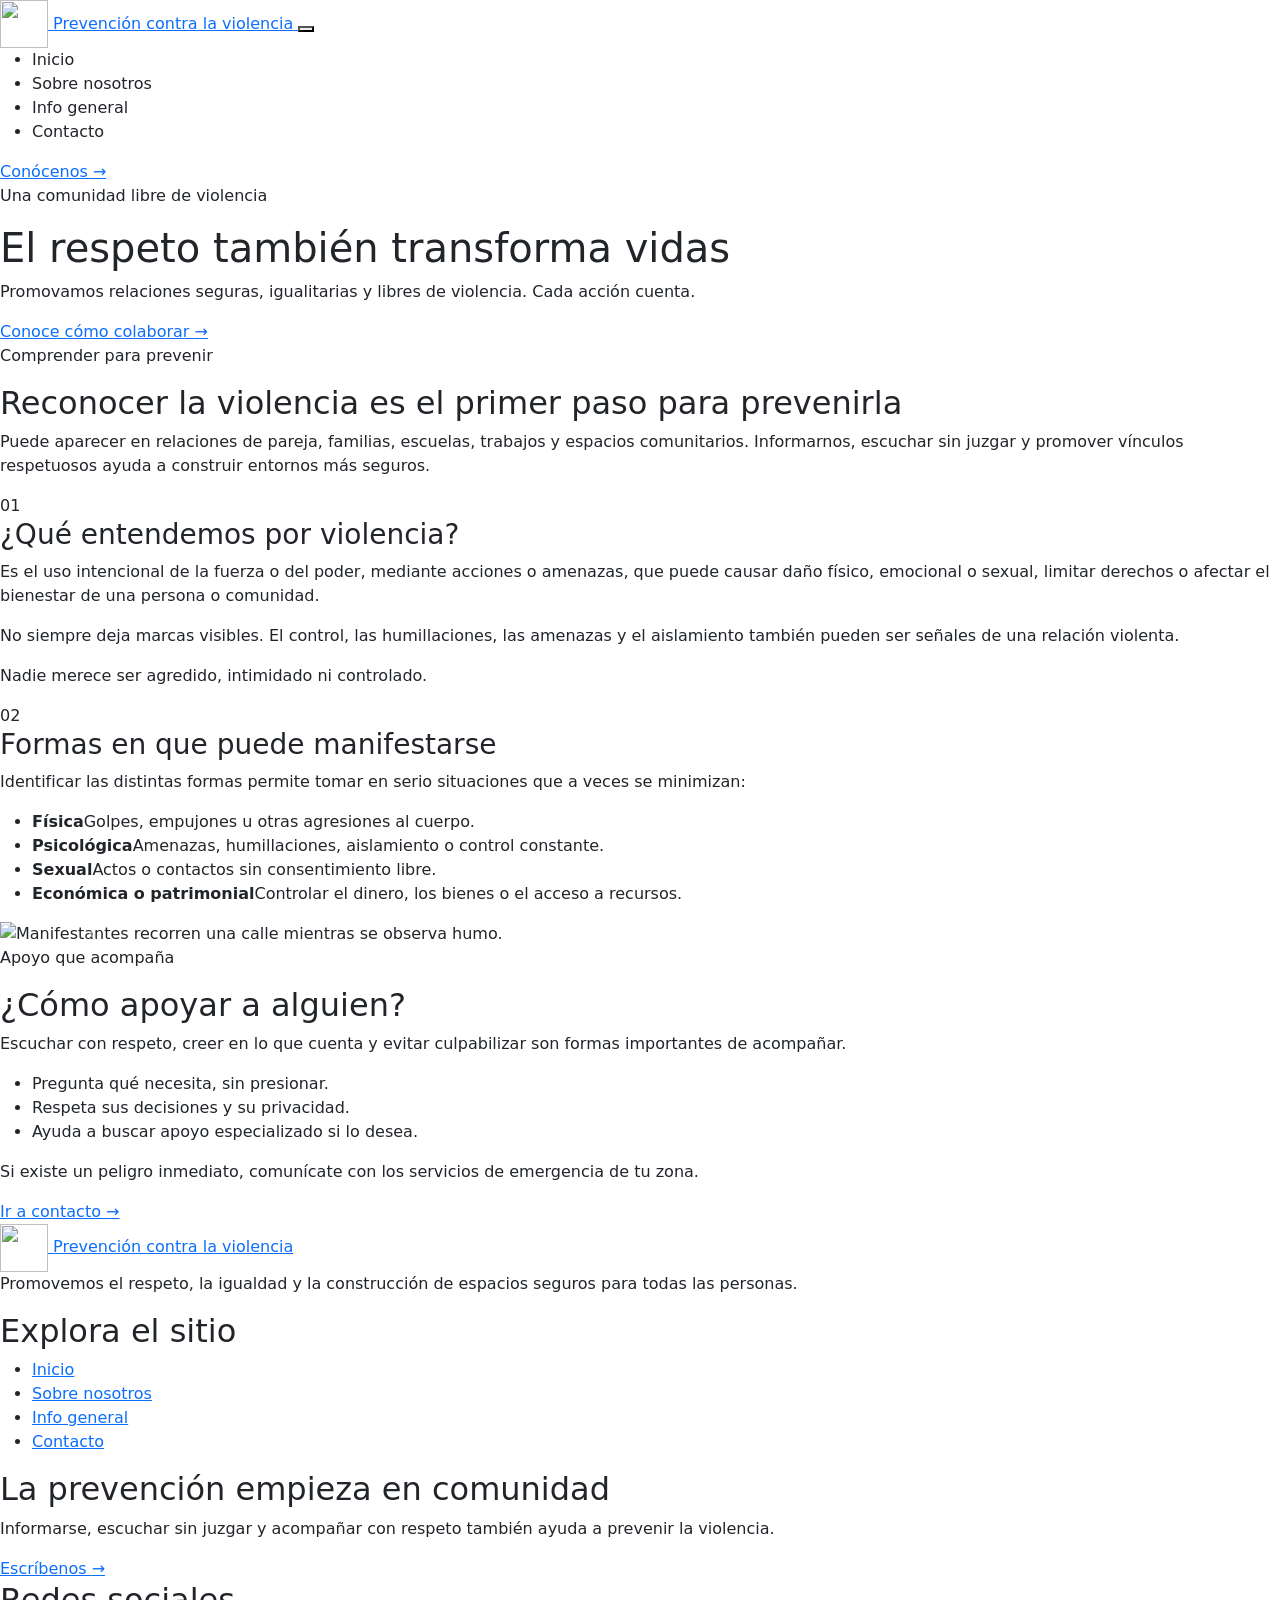
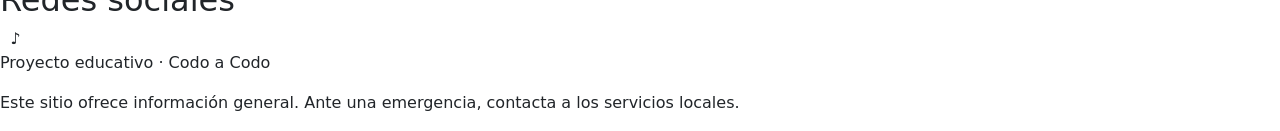
==== index.html @ a2032f8c "Create index.html se ingresa el archivo del codigo html generado para el indice del sitio" ====
<!DOCTYPE html>
<html lang="es">
<head>
    <meta charset="UTF-8">
    <meta name="viewport" content="width=device-width, initial-scale=1.0">
    <title>Prevención de Violencia</title>
    <link rel="preconnect" href="https://fonts.googleapis.com">
    <link rel="preconnect" href="https://fonts.gstatic.com" crossorigin>
    <link href="https://fonts.googleapis.com/css2?family=Kanit:ital,wght@0,100;0,200;0,300;0,400;0,500;0,600;0,700;0,800;0,900;1,100;1,200;1,300;1,400;1,500;1,600;1,700;1,800;1,900&display=swap" rel="stylesheet">
    <link href="https://cdn.jsdelivr.net/npm/bootstrap@5.3.3/dist/css/bootstrap.min.css" rel="stylesheet">
    <script src="https://cdn.jsdelivr.net/npm/bootstrap@5.3.3/dist/js/bootstrap.bundle.min.js"></script>
    <link rel="stylesheet" href="./styles.css">
    <link rel="stylesheet" href="./site-header.css">
    <link rel="stylesheet" href="./site-footer.css">
</head>

<body>
    <!-- Header -->
    <header>
        <nav class="site-navbar" aria-label="Navegación principal">
          <div class="site-navbar-container">
            <a class="site-brand" href="./Index.html">
              <img src="../multimedia/_ea32f978-8f06-4795-a985-cf6ea9c8218f.jpeg" alt="" width="48" height="48">
              <span>Prevención <span class="brand-accent">contra la violencia</span></span>
            </a>
            <button class="nav-toggle" type="button" aria-controls="navbarSupportedContent" aria-expanded="false" aria-label="Abrir menú de navegación">
              <span></span>
              <span></span>
              <span></span>
            </button>
            <div class="site-menu" id="navbarSupportedContent">
              <ul class="site-nav-links">
                <li class="nav-item">
                  <a class="nav-link active" href="./Index.html" aria-current="page">Inicio</a>
                </li>
                <li class="nav-item">
                  <a class="nav-link" href="./Sobrenosotros.html">Sobre nosotros</a>
                </li>
                <li class="nav-item">
                  <a class="nav-link" href="./Infogeneral.html">Info general</a>
                </li>
                <li class="nav-item">
                  <a class="nav-link" href="./Contacto.html">Contacto</a>
                </li>
              </ul>
              <a class="header-cta" href="./Contacto.html">Conócenos <span aria-hidden="true">→</span></a>
            </div>
          </div>
        </nav>
</header>

    <!-- Sección Principal del Body - Home -->

<main id="home">
        <!-- Hero Section -->
        <section class="hero">
            <div class="hero-content">
                <p class="hero-eyebrow">Una comunidad libre de violencia</p>
                <h1>El respeto también transforma vidas</h1>
                <p>Promovamos relaciones seguras, igualitarias y libres de violencia. Cada acción cuenta.</p>
                <a class="hero-cta" href="./Contacto.html">Conoce cómo colaborar <span aria-hidden="true">→</span></a>
            </div>
        </section>

        <!-- Sección Secundaria -->

        <section class="secondary" aria-labelledby="prevenir-titulo">
            <div class="secondary-intro">
                <p class="section-eyebrow">Comprender para prevenir</p>
                <h2 id="prevenir-titulo">Reconocer la violencia es el primer paso para prevenirla</h2>
                <p>Puede aparecer en relaciones de pareja, familias, escuelas, trabajos y espacios comunitarios. Informarnos, escuchar sin juzgar y promover vínculos respetuosos ayuda a construir entornos más seguros.</p>
            </div>

            <article class="info-card left" aria-labelledby="violencia-titulo">
                <span class="info-card-number" aria-hidden="true">01</span>
                <h3 id="violencia-titulo">¿Qué entendemos por violencia?</h3>
                <p>Es el uso intencional de la fuerza o del poder, mediante acciones o amenazas, que puede causar daño físico, emocional o sexual, limitar derechos o afectar el bienestar de una persona o comunidad.</p>
                <p>No siempre deja marcas visibles. El control, las humillaciones, las amenazas y el aislamiento también pueden ser señales de una relación violenta.</p>
                <p class="card-takeaway">Nadie merece ser agredido, intimidado ni controlado.</p>
            </article>

            <article class="info-card right" aria-labelledby="tipos-titulo">
                <span class="info-card-number" aria-hidden="true">02</span>
                <h3 id="tipos-titulo">Formas en que puede manifestarse</h3>
                <p>Identificar las distintas formas permite tomar en serio situaciones que a veces se minimizan:</p>
                <ul class="violence-types">
                    <li><strong>Física</strong><span>Golpes, empujones u otras agresiones al cuerpo.</span></li>
                    <li><strong>Psicológica</strong><span>Amenazas, humillaciones, aislamiento o control constante.</span></li>
                    <li><strong>Sexual</strong><span>Actos o contactos sin consentimiento libre.</span></li>
                    <li><strong>Económica o patrimonial</strong><span>Controlar el dinero, los bienes o el acceso a recursos.</span></li>
                </ul>
            </article>

          <!-- Carrousel -->

          <div id="carouselExampleFade" class="carousel slide carousel-fade campaign-carousel" aria-label="Imágenes sobre participación y convivencia">
            <div class="carousel-inner">
              <div class="carousel-item active">
                <img src="PERU-PROTESTAS1.jpg" class="d-block w-100" alt="Manifestantes recorren una calle mientras se observa humo.">
                <div class="carousel-caption">
                  <h5>La participación también importa</h5>
                  <p>Las movilizaciones expresan demandas colectivas; proteger la vida y los derechos debe ser una prioridad.</p>
                </div>
              </div>
              <div class="carousel-item">
                <img src="protesta-21-1280x720.jpg" class="d-block w-100" alt="Personas participando en una manifestación pública.">
                <div class="carousel-caption">
                  <h5>Construir convivencia en comunidad</h5>
                  <p>La escucha, el diálogo y el respeto por las diferencias ayudan a resolver conflictos sin violencia.</p>
                </div>
              </div>
              <div class="carousel-item">
                <img src="indonesia-3.jpg" class="d-block w-100" alt="Grupo de personas reunidas en un espacio público.">
                <div class="carousel-caption">
                  <h5>Promover espacios seguros</h5>
                  <p>Prevenir también es no normalizar las agresiones y favorecer que todas las personas puedan participar.</p>
                </div>
              </div>
            </div>
            <button class="carousel-control-prev" type="button" data-bs-target="#carouselExampleFade" data-bs-slide="prev">
              <span class="carousel-control-prev-icon" aria-hidden="true"></span>
              <span class="visually-hidden">Previous</span>
            </button>
            <button class="carousel-control-next" type="button" data-bs-target="#carouselExampleFade" data-bs-slide="next">
              <span class="carousel-control-next-icon" aria-hidden="true"></span>
              <span class="visually-hidden">Next</span>
            </button>
          </div>
          

        <aside class="support-card" aria-labelledby="acompanar-titulo">
            <p class="section-eyebrow">Apoyo que acompaña</p>
            <h2 id="acompanar-titulo">¿Cómo apoyar a alguien?</h2>
            <p>Escuchar con respeto, creer en lo que cuenta y evitar culpabilizar son formas importantes de acompañar.</p>
            <ul>
                <li>Pregunta qué necesita, sin presionar.</li>
                <li>Respeta sus decisiones y su privacidad.</li>
                <li>Ayuda a buscar apoyo especializado si lo desea.</li>
            </ul>
            <p class="support-note">Si existe un peligro inmediato, comunícate con los servicios de emergencia de tu zona.</p>
            <a class="support-link" href="./Contacto.html">Ir a contacto <span aria-hidden="true">→</span></a>
            </aside>
        </section>
</main>

    <footer class="site-footer">
      <div class="footer-main">
        <div class="footer-brand">
          <a class="footer-brand-name" href="./Index.html">
            <img class="footer-brand-logo" src="../multimedia/_ea32f978-8f06-4795-a985-cf6ea9c8218f.jpeg" alt="" width="48" height="48">
            <span class="footer-brand-copy">Prevención <span>contra la violencia</span></span>
          </a>
          <p>Promovemos el respeto, la igualdad y la construcción de espacios seguros para todas las personas.</p>
        </div>
        <nav class="footer-nav" aria-label="Navegación del pie de página">
          <h2>Explora el sitio</h2>
          <ul>
            <li><a href="./Index.html">Inicio</a></li>
            <li><a href="./Sobrenosotros.html">Sobre nosotros</a></li>
            <li><a href="./Infogeneral.html">Info general</a></li>
            <li><a href="./Contacto.html">Contacto</a></li>
          </ul>
        </nav>
        <div class="footer-community">
          <h2>La prevención empieza en comunidad</h2>
          <p>Informarse, escuchar sin juzgar y acompañar con respeto también ayuda a prevenir la violencia.</p>
          <a class="footer-contact-link" href="./Contacto.html">Escríbenos <span aria-hidden="true">→</span></a>
          <div class="footer-socials">
            <h2>Redes sociales</h2>
            <div class="footer-social-icons" role="group" aria-label="Redes sociales del proyecto">
              <span class="footer-social-icon" role="img" aria-label="Facebook"><img src="../multimedia/icons8-facebook-nuevo.svg" alt=""></span>
              <span class="footer-social-icon" role="img" aria-label="Instagram"><img src="../multimedia/icons8-instagram.svg" alt=""></span>
              <span class="footer-social-icon footer-tiktok" role="img" aria-label="TikTok">♪</span>
              <span class="footer-social-icon footer-youtube" role="img" aria-label="YouTube"><span aria-hidden="true"></span></span>
            </div>
          </div>
        </div>
      </div>
      <div class="footer-bottom">
        <p>Proyecto educativo · Codo a Codo</p>
        <p>Este sitio ofrece información general. Ante una emergencia, contacta a los servicios locales.</p>
      </div>
    </footer>
    <script src="./navigation.js"></script>
</body>
</html>
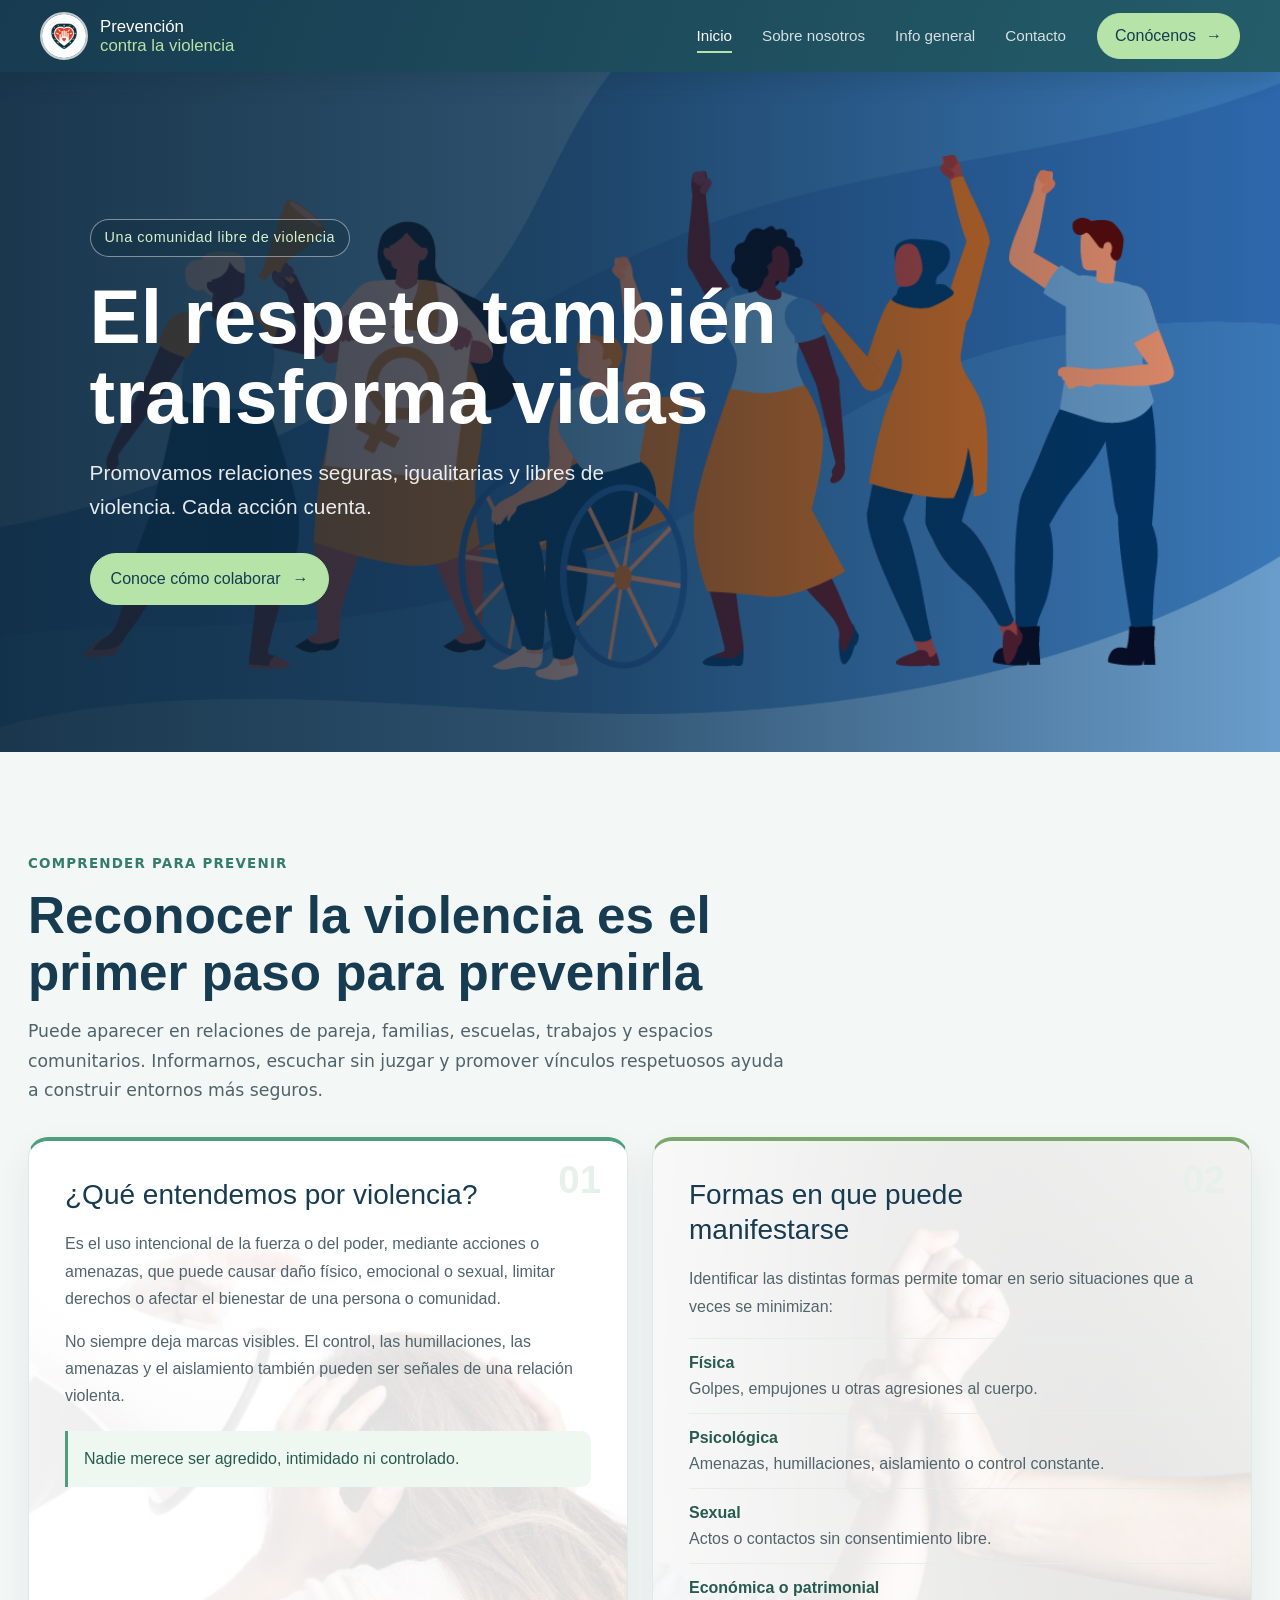
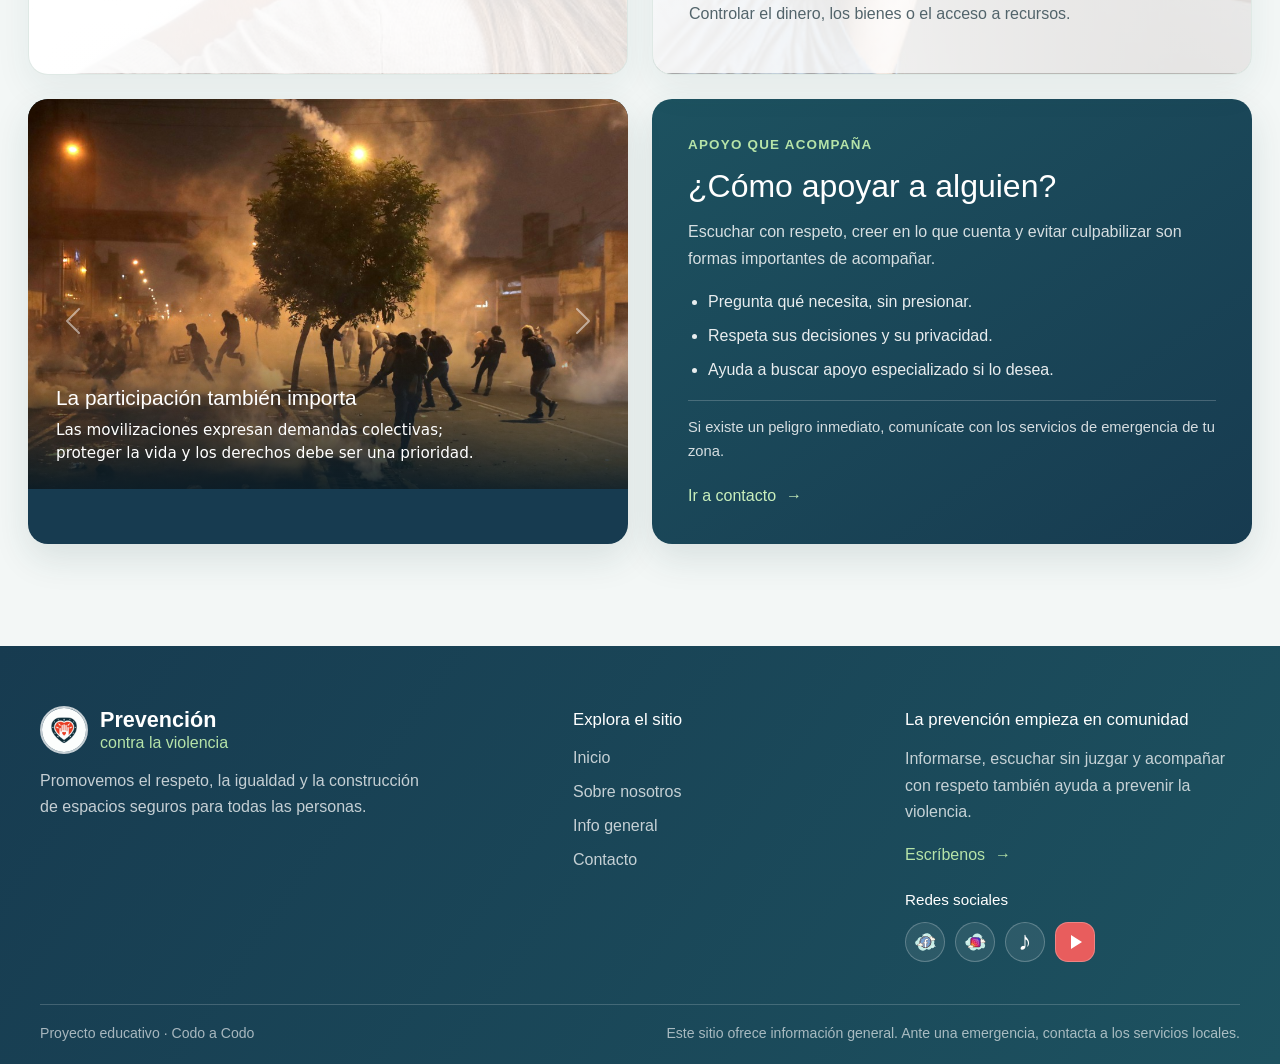
==== commit 30428c74: "actualizacion para despliegue actualizacion para despliegue correcto del sitio" ====
--- a/index.html
+++ b/index.html
@@ -1,186 +1,13 @@
 <!DOCTYPE html>
 <html lang="es">
 <head>
-    <meta charset="UTF-8">
-    <meta name="viewport" content="width=device-width, initial-scale=1.0">
-    <title>Prevención de Violencia</title>
-    <link rel="preconnect" href="https://fonts.googleapis.com">
-    <link rel="preconnect" href="https://fonts.gstatic.com" crossorigin>
-    <link href="https://fonts.googleapis.com/css2?family=Kanit:ital,wght@0,100;0,200;0,300;0,400;0,500;0,600;0,700;0,800;0,900;1,100;1,200;1,300;1,400;1,500;1,600;1,700;1,800;1,900&display=swap" rel="stylesheet">
-    <link href="https://cdn.jsdelivr.net/npm/bootstrap@5.3.3/dist/css/bootstrap.min.css" rel="stylesheet">
-    <script src="https://cdn.jsdelivr.net/npm/bootstrap@5.3.3/dist/js/bootstrap.bundle.min.js"></script>
-    <link rel="stylesheet" href="./styles.css">
-    <link rel="stylesheet" href="./site-header.css">
-    <link rel="stylesheet" href="./site-footer.css">
+  <meta charset="UTF-8">
+  <meta name="viewport" content="width=device-width, initial-scale=1.0">
+  <meta http-equiv="refresh" content="0; url=./pages/Index.html">
+  <link rel="canonical" href="./pages/Index.html">
+  <title>Prevención contra la violencia</title>
 </head>
-
 <body>
-    <!-- Header -->
-    <header>
-        <nav class="site-navbar" aria-label="Navegación principal">
-          <div class="site-navbar-container">
-            <a class="site-brand" href="./Index.html">
-              <img src="../multimedia/_ea32f978-8f06-4795-a985-cf6ea9c8218f.jpeg" alt="" width="48" height="48">
-              <span>Prevención <span class="brand-accent">contra la violencia</span></span>
-            </a>
-            <button class="nav-toggle" type="button" aria-controls="navbarSupportedContent" aria-expanded="false" aria-label="Abrir menú de navegación">
-              <span></span>
-              <span></span>
-              <span></span>
-            </button>
-            <div class="site-menu" id="navbarSupportedContent">
-              <ul class="site-nav-links">
-                <li class="nav-item">
-                  <a class="nav-link active" href="./Index.html" aria-current="page">Inicio</a>
-                </li>
-                <li class="nav-item">
-                  <a class="nav-link" href="./Sobrenosotros.html">Sobre nosotros</a>
-                </li>
-                <li class="nav-item">
-                  <a class="nav-link" href="./Infogeneral.html">Info general</a>
-                </li>
-                <li class="nav-item">
-                  <a class="nav-link" href="./Contacto.html">Contacto</a>
-                </li>
-              </ul>
-              <a class="header-cta" href="./Contacto.html">Conócenos <span aria-hidden="true">→</span></a>
-            </div>
-          </div>
-        </nav>
-</header>
-
-    <!-- Sección Principal del Body - Home -->
-
-<main id="home">
-        <!-- Hero Section -->
-        <section class="hero">
-            <div class="hero-content">
-                <p class="hero-eyebrow">Una comunidad libre de violencia</p>
-                <h1>El respeto también transforma vidas</h1>
-                <p>Promovamos relaciones seguras, igualitarias y libres de violencia. Cada acción cuenta.</p>
-                <a class="hero-cta" href="./Contacto.html">Conoce cómo colaborar <span aria-hidden="true">→</span></a>
-            </div>
-        </section>
-
-        <!-- Sección Secundaria -->
-
-        <section class="secondary" aria-labelledby="prevenir-titulo">
-            <div class="secondary-intro">
-                <p class="section-eyebrow">Comprender para prevenir</p>
-                <h2 id="prevenir-titulo">Reconocer la violencia es el primer paso para prevenirla</h2>
-                <p>Puede aparecer en relaciones de pareja, familias, escuelas, trabajos y espacios comunitarios. Informarnos, escuchar sin juzgar y promover vínculos respetuosos ayuda a construir entornos más seguros.</p>
-            </div>
-
-            <article class="info-card left" aria-labelledby="violencia-titulo">
-                <span class="info-card-number" aria-hidden="true">01</span>
-                <h3 id="violencia-titulo">¿Qué entendemos por violencia?</h3>
-                <p>Es el uso intencional de la fuerza o del poder, mediante acciones o amenazas, que puede causar daño físico, emocional o sexual, limitar derechos o afectar el bienestar de una persona o comunidad.</p>
-                <p>No siempre deja marcas visibles. El control, las humillaciones, las amenazas y el aislamiento también pueden ser señales de una relación violenta.</p>
-                <p class="card-takeaway">Nadie merece ser agredido, intimidado ni controlado.</p>
-            </article>
-
-            <article class="info-card right" aria-labelledby="tipos-titulo">
-                <span class="info-card-number" aria-hidden="true">02</span>
-                <h3 id="tipos-titulo">Formas en que puede manifestarse</h3>
-                <p>Identificar las distintas formas permite tomar en serio situaciones que a veces se minimizan:</p>
-                <ul class="violence-types">
-                    <li><strong>Física</strong><span>Golpes, empujones u otras agresiones al cuerpo.</span></li>
-                    <li><strong>Psicológica</strong><span>Amenazas, humillaciones, aislamiento o control constante.</span></li>
-                    <li><strong>Sexual</strong><span>Actos o contactos sin consentimiento libre.</span></li>
-                    <li><strong>Económica o patrimonial</strong><span>Controlar el dinero, los bienes o el acceso a recursos.</span></li>
-                </ul>
-            </article>
-
-          <!-- Carrousel -->
-
-          <div id="carouselExampleFade" class="carousel slide carousel-fade campaign-carousel" aria-label="Imágenes sobre participación y convivencia">
-            <div class="carousel-inner">
-              <div class="carousel-item active">
-                <img src="PERU-PROTESTAS1.jpg" class="d-block w-100" alt="Manifestantes recorren una calle mientras se observa humo.">
-                <div class="carousel-caption">
-                  <h5>La participación también importa</h5>
-                  <p>Las movilizaciones expresan demandas colectivas; proteger la vida y los derechos debe ser una prioridad.</p>
-                </div>
-              </div>
-              <div class="carousel-item">
-                <img src="protesta-21-1280x720.jpg" class="d-block w-100" alt="Personas participando en una manifestación pública.">
-                <div class="carousel-caption">
-                  <h5>Construir convivencia en comunidad</h5>
-                  <p>La escucha, el diálogo y el respeto por las diferencias ayudan a resolver conflictos sin violencia.</p>
-                </div>
-              </div>
-              <div class="carousel-item">
-                <img src="indonesia-3.jpg" class="d-block w-100" alt="Grupo de personas reunidas en un espacio público.">
-                <div class="carousel-caption">
-                  <h5>Promover espacios seguros</h5>
-                  <p>Prevenir también es no normalizar las agresiones y favorecer que todas las personas puedan participar.</p>
-                </div>
-              </div>
-            </div>
-            <button class="carousel-control-prev" type="button" data-bs-target="#carouselExampleFade" data-bs-slide="prev">
-              <span class="carousel-control-prev-icon" aria-hidden="true"></span>
-              <span class="visually-hidden">Previous</span>
-            </button>
-            <button class="carousel-control-next" type="button" data-bs-target="#carouselExampleFade" data-bs-slide="next">
-              <span class="carousel-control-next-icon" aria-hidden="true"></span>
-              <span class="visually-hidden">Next</span>
-            </button>
-          </div>
-          
-
-        <aside class="support-card" aria-labelledby="acompanar-titulo">
-            <p class="section-eyebrow">Apoyo que acompaña</p>
-            <h2 id="acompanar-titulo">¿Cómo apoyar a alguien?</h2>
-            <p>Escuchar con respeto, creer en lo que cuenta y evitar culpabilizar son formas importantes de acompañar.</p>
-            <ul>
-                <li>Pregunta qué necesita, sin presionar.</li>
-                <li>Respeta sus decisiones y su privacidad.</li>
-                <li>Ayuda a buscar apoyo especializado si lo desea.</li>
-            </ul>
-            <p class="support-note">Si existe un peligro inmediato, comunícate con los servicios de emergencia de tu zona.</p>
-            <a class="support-link" href="./Contacto.html">Ir a contacto <span aria-hidden="true">→</span></a>
-            </aside>
-        </section>
-</main>
-
-    <footer class="site-footer">
-      <div class="footer-main">
-        <div class="footer-brand">
-          <a class="footer-brand-name" href="./Index.html">
-            <img class="footer-brand-logo" src="../multimedia/_ea32f978-8f06-4795-a985-cf6ea9c8218f.jpeg" alt="" width="48" height="48">
-            <span class="footer-brand-copy">Prevención <span>contra la violencia</span></span>
-          </a>
-          <p>Promovemos el respeto, la igualdad y la construcción de espacios seguros para todas las personas.</p>
-        </div>
-        <nav class="footer-nav" aria-label="Navegación del pie de página">
-          <h2>Explora el sitio</h2>
-          <ul>
-            <li><a href="./Index.html">Inicio</a></li>
-            <li><a href="./Sobrenosotros.html">Sobre nosotros</a></li>
-            <li><a href="./Infogeneral.html">Info general</a></li>
-            <li><a href="./Contacto.html">Contacto</a></li>
-          </ul>
-        </nav>
-        <div class="footer-community">
-          <h2>La prevención empieza en comunidad</h2>
-          <p>Informarse, escuchar sin juzgar y acompañar con respeto también ayuda a prevenir la violencia.</p>
-          <a class="footer-contact-link" href="./Contacto.html">Escríbenos <span aria-hidden="true">→</span></a>
-          <div class="footer-socials">
-            <h2>Redes sociales</h2>
-            <div class="footer-social-icons" role="group" aria-label="Redes sociales del proyecto">
-              <span class="footer-social-icon" role="img" aria-label="Facebook"><img src="../multimedia/icons8-facebook-nuevo.svg" alt=""></span>
-              <span class="footer-social-icon" role="img" aria-label="Instagram"><img src="../multimedia/icons8-instagram.svg" alt=""></span>
-              <span class="footer-social-icon footer-tiktok" role="img" aria-label="TikTok">♪</span>
-              <span class="footer-social-icon footer-youtube" role="img" aria-label="YouTube"><span aria-hidden="true"></span></span>
-            </div>
-          </div>
-        </div>
-      </div>
-      <div class="footer-bottom">
-        <p>Proyecto educativo · Codo a Codo</p>
-        <p>Este sitio ofrece información general. Ante una emergencia, contacta a los servicios locales.</p>
-      </div>
-    </footer>
-    <script src="./navigation.js"></script>
+  <p>Si no eres redirigido automáticamente, <a href="./pages/Index.html">abre el sitio</a>.</p>
 </body>
 </html>
